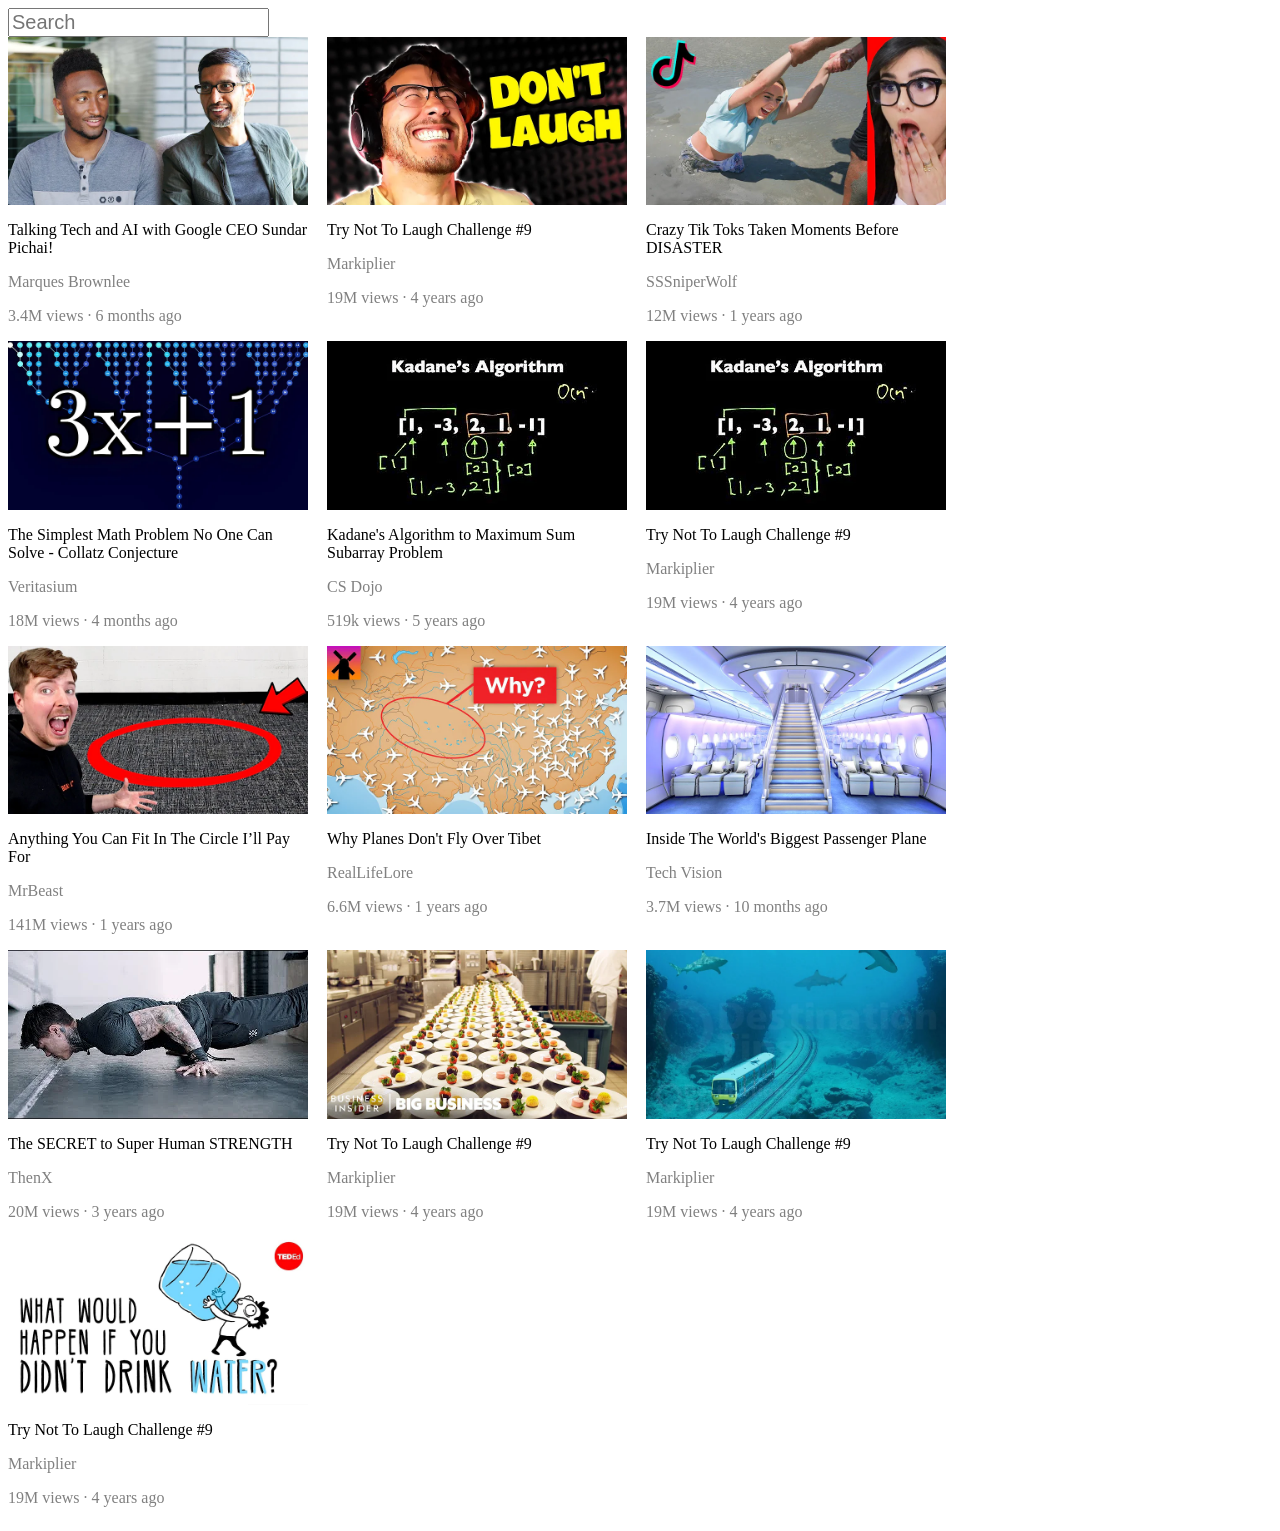
==== youtube.html @ 11c4e422 "adding initial files" ====
<!DOCTYPE html>
<html>
    <head>
        <title>YouTubeClone.com</title>
        <style>
            .thumbnail{
                width: 300px;
                display: block;
            }
            .search-bar{
                font-size: 20px;
                display: block;
            }
            .video-title{
                width: 300px;
            }
            .video-author{
                color: gray;
                
            }
            .video-stats{
                color: gray;
                
            }
            .video-preview{
                width: 300px;
                display: inline-block;
                margin-right: 15px;
                vertical-align: top;
            }
        </style>
    </head>
    <body>
        <input class="search-bar" type="text" placeholder="Search">

        <div class="video-preview">
            <img class = "thumbnail" src="Thumbnail/thumbnail-1.webp">

            <p class="video-title">
                Talking Tech and AI with Google CEO Sundar Pichai!
            </p>
            <p class="video-author">
                Marques Brownlee
            </p>
            <p class="video-stats">
                3.4M views &#183; 6 months ago
            </p>
        </div>
        <div class="video-preview">
            <img class = "thumbnail" src="Thumbnail/thumbnail-2.webp">

            <p class="video-title">
                Try Not To Laugh Challenge #9
            </p>
            <p class="video-author">
                Markiplier
            </p>
            <p class="video-stats">
                19M views &#183; 4 years ago
            </p>
        </div>
        <div class="video-preview">
            <img class = "thumbnail" src="Thumbnail/thumbnail-3.webp">

            <p class="video-title">
                Crazy Tik Toks Taken Moments Before DISASTER
            </p>
            <p class="video-author">
                SSSniperWolf
            </p>
            <p class="video-stats">
                12M views &#183; 1 years ago
            </p>
        </div>
        <div class="video-preview">
            <img class = "thumbnail" src="Thumbnail/thumbnail-4.webp">

            <p class="video-title">
                The Simplest Math Problem No One Can Solve - Collatz Conjecture
            </p>
            <p class="video-author">
                Veritasium
            </p>
            <p class="video-stats">
                18M views &#183; 4 months ago
            </p>
        </div>
        <div class="video-preview">
            <img class = "thumbnail" src="Thumbnail/thumbnail-5.webp">

            <p class="video-title">
                Kadane's Algorithm to Maximum Sum Subarray Problem
            </p>
            <p class="video-author">
                CS Dojo
            </p>
            <p class="video-stats">
                519k views &#183; 5 years ago
            </p>
        </div>
        <div class="video-preview">
            <img class = "thumbnail" src="Thumbnail/thumbnail-5.webp">

            <p class="video-title">
                Try Not To Laugh Challenge #9
            </p>
            <p class="video-author">
                Markiplier
            </p>
            <p class="video-stats">
                19M views &#183; 4 years ago
            </p>
        </div>
        <div class="video-preview">
            <img class = "thumbnail" src="Thumbnail/thumbnail-6.webp">

            <p class="video-title">
                Anything You Can Fit In The Circle I’ll Pay For
            </p>
            <p class="video-author">
                MrBeast
            </p>
            <p class="video-stats">
                141M views &#183; 1 years ago
            </p>
        </div>
        <div class="video-preview">
            <img class = "thumbnail" src="Thumbnail/thumbnail-7.webp">

            <p class="video-title">
                Why Planes Don't Fly Over Tibet
            </p>
            <p class="video-author">
                RealLifeLore
            </p>
            <p class="video-stats">
                6.6M views &#183; 1 years ago
            </p>
        </div>
        <div class="video-preview">
            <img class = "thumbnail" src="Thumbnail/thumbnail-8.webp">

            <p class="video-title">
                Inside The World's Biggest Passenger Plane
            </p>
            <p class="video-author">
                Tech Vision
            </p>
            <p class="video-stats">
                3.7M views &#183; 10 months ago
            </p>
        </div>
        <div class="video-preview">
            <img class = "thumbnail" src="Thumbnail/thumbnail-9.webp">

            <p class="video-title">
                The SECRET to Super Human STRENGTH
            </p>
            <p class="video-author">
                ThenX
            </p>
            <p class="video-stats">
                20M views &#183; 3 years ago
            </p>
        </div>
        <div class="video-preview">
            <img class = "thumbnail" src="Thumbnail/thumbnail-10.webp">

            <p class="video-title">
                Try Not To Laugh Challenge #9
            </p>
            <p class="video-author">
                Markiplier
            </p>
            <p class="video-stats">
                19M views &#183; 4 years ago
            </p>
        </div>
        <div class="video-preview">
            <img class = "thumbnail" src="Thumbnail/thumbnail-11.webp">

            <p class="video-title">
                Try Not To Laugh Challenge #9
            </p>
            <p class="video-author">
                Markiplier
            </p>
            <p class="video-stats">
                19M views &#183; 4 years ago
            </p>
        </div>
        <div class="video-preview">
            <img class = "thumbnail" src="Thumbnail/thumbnail-12.webp">

            <p class="video-title">
                Try Not To Laugh Challenge #9
            </p>
            <p class="video-author">
                Markiplier
            </p>
            <p class="video-stats">
                19M views &#183; 4 years ago
            </p>
        </div>
    </body>
</html>
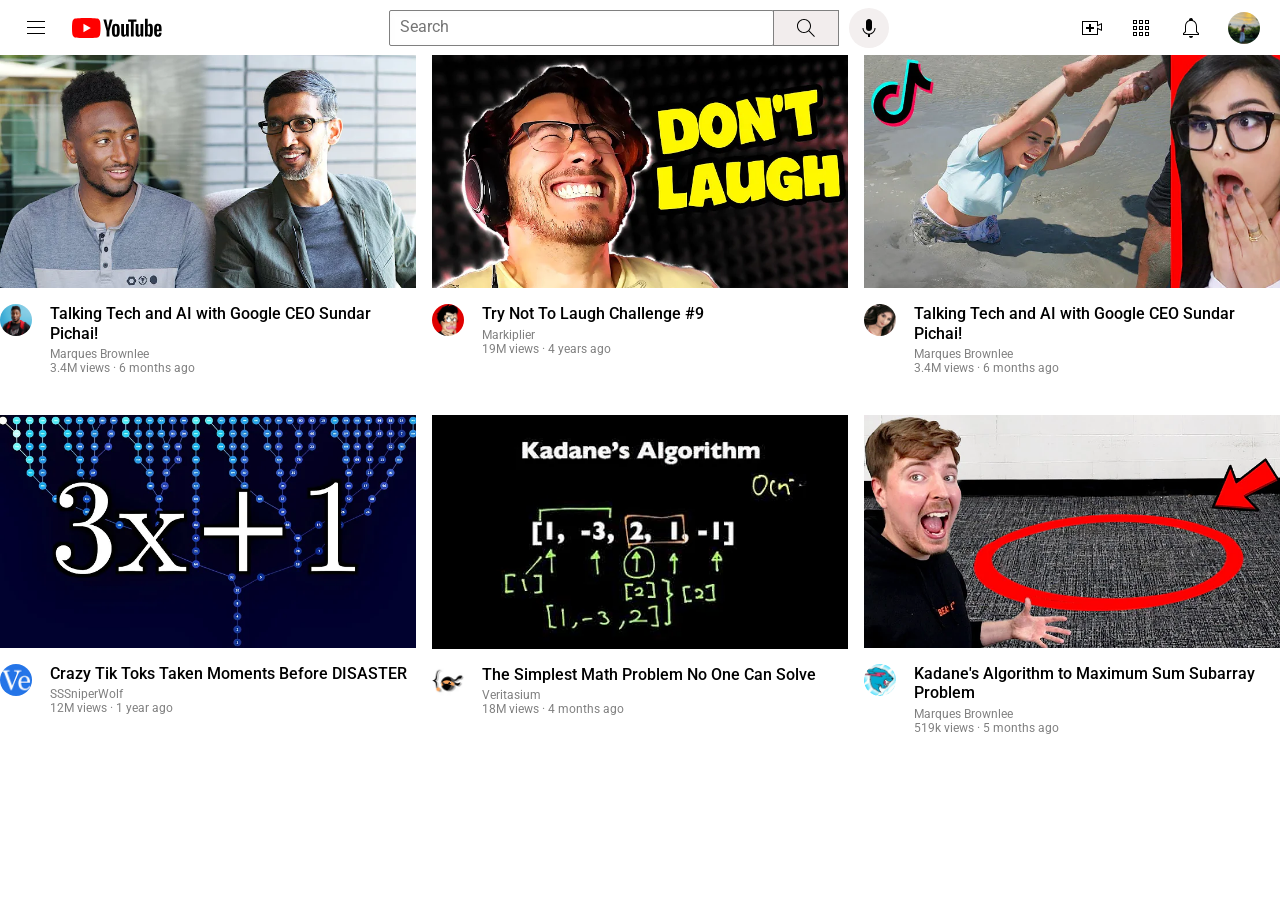
==== commit bf95a098: "adding flexbox" ====
--- a/youtube.html
+++ b/youtube.html
@@ -1,206 +1,168 @@
 <!DOCTYPE html>
 <html>
-    <head>
-        <title>YouTubeClone.com</title>
-        <style>
-            .thumbnail{
-                width: 300px;
-                display: block;
-            }
-            .search-bar{
-                font-size: 20px;
-                display: block;
-            }
-            .video-title{
-                width: 300px;
-            }
-            .video-author{
-                color: gray;
-                
-            }
-            .video-stats{
-                color: gray;
-                
-            }
-            .video-preview{
-                width: 300px;
-                display: inline-block;
-                margin-right: 15px;
-                vertical-align: top;
-            }
-        </style>
-    </head>
-    <body>
-        <input class="search-bar" type="text" placeholder="Search">
 
+<head>
+    <title>YouTubeClone.com</title>
+    <link rel="preconnect" href="https://fonts.googleapis.com">
+    <link rel="preconnect" href="https://fonts.gstatic.com" crossorigin>
+    <link href="https://fonts.googleapis.com/css2?family=Roboto:ital,wght@0,100..900;1,100..900&display=swap"
+        rel="stylesheet">
+    <link rel="stylesheet" href="styles/general.css">
+    <link rel="stylesheet" href="styles/video.css">
+    <link rel="stylesheet" href="styles/header.css">
+</head>
+
+<body>
+    <div class="header">
+        <div class="left-section">
+            <img class="hamburger-menu" src="icons/hamburger-menu.svg">
+            <img class="youtube-logo" src="icons/youtube-logo.svg">
+        </div>
+        <div class="middle-section">
+            <input class="search-bar" type="text" placeholder="Search">
+            <button class="search-button">
+                <img class="search-icon" src="icons/search.svg">
+            </button>
+            <button class="voice-search-button">
+                <img class="voice-search-icon" src="icons/voice-search-icon.svg" alt="Voice Search">
+            </button>
+        </div>
+        <div class="right-section">
+            <img class="upload-icon" src="icons/upload.svg">
+            <img class="apps-icon" src="icons/youtube-apps.svg">
+            <img class="notifications-icon" src="icons/notifications.svg">
+            <img class="profile-pic" src="channel/profile-pic.jpeg">
+        </div>
+    </div>
+
+    <div class="video-grid">
         <div class="video-preview">
-            <img class = "thumbnail" src="Thumbnail/thumbnail-1.webp">
-
-            <p class="video-title">
-                Talking Tech and AI with Google CEO Sundar Pichai!
-            </p>
-            <p class="video-author">
-                Marques Brownlee
-            </p>
-            <p class="video-stats">
-                3.4M views &#183; 6 months ago
-            </p>
+            <div class="thumbnail-row">
+                <img class="thumbnail" src="Thumbnail/thumbnail-1.webp">
+            </div>
+            <div class="video-info-grid">
+                <div class="channel-profile">
+                    <img class="profile-pic" src="channel/channel-1.jpeg">
+                </div>
+                <div class="video-info">
+                    <p class="video-title">
+                        Talking Tech and AI with Google CEO Sundar Pichai!
+                    </p>
+                    <p class="video-author">
+                        Marques Brownlee
+                    </p>
+                    <p class="video-stats">
+                        3.4M views &#183; 6 months ago
+                    </p>
+                </div>
+            </div>
         </div>
         <div class="video-preview">
-            <img class = "thumbnail" src="Thumbnail/thumbnail-2.webp">
-
-            <p class="video-title">
-                Try Not To Laugh Challenge #9
-            </p>
-            <p class="video-author">
-                Markiplier
-            </p>
-            <p class="video-stats">
-                19M views &#183; 4 years ago
-            </p>
+            <div class="thumbnail-row">
+                <img class="thumbnail" src="Thumbnail/thumbnail-2.webp">
+            </div>
+            <div class="video-info-grid">
+                <div class="channel-profile">
+                    <img class="profile-pic" src="channel/channel-2.jpeg">
+                </div>
+                <div class="video-info">
+                    <p class="video-title">
+                        Try Not To Laugh Challenge #9
+                    </p>
+                    <p class="video-author">
+                        Markiplier
+                    </p>
+                    <p class="video-stats">
+                        19M views &#183; 4 years ago
+                    </p>
+                </div>
+            </div>
         </div>
         <div class="video-preview">
-            <img class = "thumbnail" src="Thumbnail/thumbnail-3.webp">
-
-            <p class="video-title">
-                Crazy Tik Toks Taken Moments Before DISASTER
-            </p>
-            <p class="video-author">
-                SSSniperWolf
-            </p>
-            <p class="video-stats">
-                12M views &#183; 1 years ago
-            </p>
+            <div class="thumbnail-row">
+                <img class="thumbnail" src="Thumbnail/thumbnail-3.webp">
+            </div>
+            <div class="video-info-grid">
+                <div class="channel-profile">
+                    <img class="profile-pic" src="channel/channel-3.jpeg">
+                </div>
+                <div class="video-info">
+                    <p class="video-title">
+                        Talking Tech and AI with Google CEO Sundar Pichai!
+                    </p>
+                    <p class="video-author">
+                        Marques Brownlee
+                    </p>
+                    <p class="video-stats">
+                        3.4M views &#183; 6 months ago
+                    </p>
+                </div>
+            </div>
         </div>
         <div class="video-preview">
-            <img class = "thumbnail" src="Thumbnail/thumbnail-4.webp">
-
-            <p class="video-title">
-                The Simplest Math Problem No One Can Solve - Collatz Conjecture
-            </p>
-            <p class="video-author">
-                Veritasium
-            </p>
-            <p class="video-stats">
-                18M views &#183; 4 months ago
-            </p>
+            <div class="thumbnail-row">
+                <img class="thumbnail" src="Thumbnail/thumbnail-4.webp">
+            </div>
+            <div class="video-info-grid">
+                <div class="channel-profile">
+                    <img class="profile-pic" src="channel/channel-4.jpeg">
+                </div>
+                <div class="video-info">
+                    <p class="video-title">
+                        Crazy Tik Toks Taken Moments Before DISASTER
+                    </p>
+                    <p class="video-author">
+                        SSSniperWolf
+                    </p>
+                    <p class="video-stats">
+                        12M views &#183; 1 year ago
+                    </p>
+                </div>
+            </div>
         </div>
         <div class="video-preview">
-            <img class = "thumbnail" src="Thumbnail/thumbnail-5.webp">
-
-            <p class="video-title">
-                Kadane's Algorithm to Maximum Sum Subarray Problem
-            </p>
-            <p class="video-author">
-                CS Dojo
-            </p>
-            <p class="video-stats">
-                519k views &#183; 5 years ago
-            </p>
+            <div class="thumbnail-row">
+                <img class="thumbnail" src="Thumbnail/thumbnail-5.webp">
+            </div>
+            <div class="video-info-grid">
+                <div class="channel-profile">
+                    <img class="profile-pic" src="channel/channel-5.jpeg">
+                </div>
+                <div class="video-info">
+                    <p class="video-title">
+                        The Simplest Math Problem No One Can Solve
+                    </p>
+                    <p class="video-author">
+                        Veritasium
+                    </p>
+                    <p class="video-stats">
+                        18M views &#183; 4 months ago
+                    </p>
+                </div>
+            </div>
         </div>
         <div class="video-preview">
-            <img class = "thumbnail" src="Thumbnail/thumbnail-5.webp">
+            <div class="thumbnail-row">
+                <img class="thumbnail" src="Thumbnail/thumbnail-6.webp">
+            </div>
+            <div class="video-info-grid">
+                <div class="channel-profile">
+                    <img class="profile-pic" src="channel/channel-6.jpeg">
+                </div>
+                <div class="video-info">
+                    <p class="video-title">
+                        Kadane's Algorithm to Maximum Sum Subarray Problem
+                    </p>
+                    <p class="video-author">
+                        Marques Brownlee
+                    </p>
+                    <p class="video-stats">
+                        519k views &#183; 5 months ago
+                    </p>
+                </div>
+            </div>
+        </div>
+    </div>
+</body>
 
-            <p class="video-title">
-                Try Not To Laugh Challenge #9
-            </p>
-            <p class="video-author">
-                Markiplier
-            </p>
-            <p class="video-stats">
-                19M views &#183; 4 years ago
-            </p>
-        </div>
-        <div class="video-preview">
-            <img class = "thumbnail" src="Thumbnail/thumbnail-6.webp">
-
-            <p class="video-title">
-                Anything You Can Fit In The Circle I’ll Pay For
-            </p>
-            <p class="video-author">
-                MrBeast
-            </p>
-            <p class="video-stats">
-                141M views &#183; 1 years ago
-            </p>
-        </div>
-        <div class="video-preview">
-            <img class = "thumbnail" src="Thumbnail/thumbnail-7.webp">
-
-            <p class="video-title">
-                Why Planes Don't Fly Over Tibet
-            </p>
-            <p class="video-author">
-                RealLifeLore
-            </p>
-            <p class="video-stats">
-                6.6M views &#183; 1 years ago
-            </p>
-        </div>
-        <div class="video-preview">
-            <img class = "thumbnail" src="Thumbnail/thumbnail-8.webp">
-
-            <p class="video-title">
-                Inside The World's Biggest Passenger Plane
-            </p>
-            <p class="video-author">
-                Tech Vision
-            </p>
-            <p class="video-stats">
-                3.7M views &#183; 10 months ago
-            </p>
-        </div>
-        <div class="video-preview">
-            <img class = "thumbnail" src="Thumbnail/thumbnail-9.webp">
-
-            <p class="video-title">
-                The SECRET to Super Human STRENGTH
-            </p>
-            <p class="video-author">
-                ThenX
-            </p>
-            <p class="video-stats">
-                20M views &#183; 3 years ago
-            </p>
-        </div>
-        <div class="video-preview">
-            <img class = "thumbnail" src="Thumbnail/thumbnail-10.webp">
-
-            <p class="video-title">
-                Try Not To Laugh Challenge #9
-            </p>
-            <p class="video-author">
-                Markiplier
-            </p>
-            <p class="video-stats">
-                19M views &#183; 4 years ago
-            </p>
-        </div>
-        <div class="video-preview">
-            <img class = "thumbnail" src="Thumbnail/thumbnail-11.webp">
-
-            <p class="video-title">
-                Try Not To Laugh Challenge #9
-            </p>
-            <p class="video-author">
-                Markiplier
-            </p>
-            <p class="video-stats">
-                19M views &#183; 4 years ago
-            </p>
-        </div>
-        <div class="video-preview">
-            <img class = "thumbnail" src="Thumbnail/thumbnail-12.webp">
-
-            <p class="video-title">
-                Try Not To Laugh Challenge #9
-            </p>
-            <p class="video-author">
-                Markiplier
-            </p>
-            <p class="video-stats">
-                19M views &#183; 4 years ago
-            </p>
-        </div>
-    </body>
 </html>
--- a/styles/general.css
+++ b/styles/general.css
@@ -0,0 +1,9 @@
+p {
+    font-family: Roboto, Arial;
+    margin-top: 0;
+    margin-bottom: 0;
+}
+
+body{
+    margin: 0;
+}
--- a/styles/video.css
+++ b/styles/video.css
@@ -0,0 +1,41 @@
+.thumbnail {
+    width: 100%;
+}
+
+.video-title {
+    margin-top: 0;
+    font-size: 16px;
+    font-weight: 500;
+    line-height: 1.2;
+}
+
+.video-author,
+.video-stats {
+    color: gray;
+    font-size: 12px;
+}
+
+.video-author {
+    margin-top: 4px;
+}
+
+.video-info-grid {
+    display: grid;
+    grid-template-columns: 50px 1fr;
+}
+
+.profile-pic {
+    width: 40px;
+    border-radius: 50%;
+}
+
+.thumbnail-row {
+    margin-bottom: 12px;
+}
+
+.video-grid {
+    display: grid;
+    grid-template-columns: 1fr 1fr 1fr;
+    column-gap: 16px;
+    row-gap: 40px;
+}
--- a/styles/header.css
+++ b/styles/header.css
@@ -0,0 +1,106 @@
+.header{
+    height: 55px;
+    display: flex;
+    flex-direction: row;
+    justify-content: space-between;
+}
+
+.left-section{
+    display: flex;
+    align-items: center;
+}
+.left-section .hamburger-menu {
+    height: 24px;
+    margin-left: 24px;
+    margin-right: 24px;
+    cursor: pointer;
+}
+
+.left-section .youtube-logo {
+    height: 20px;
+    cursor: pointer;
+}
+.middle-section{
+    flex: 1;
+    margin-left: 70px;
+    margin-right: 35px;
+    max-width: 500px;
+    display: flex;
+    align-items: center;
+    justify-content: center;
+}
+.right-section{
+    
+    display: flex;
+    align-items: center;
+    justify-content: center;
+}
+
+.search-bar{
+    flex: 1;
+    padding: 10px;
+    font-size: 12px;
+    border: 1px solid gray;
+    border-radius: 2px;
+    box-shadow: inset 1px 2px 5px rgba(198, 198, 198, 0.05);
+    width: 0;
+}
+
+.search-button{
+    height: 36px;
+    width: 66px;
+    background-color: rgb(242, 237, 237);
+    border: 1px solid gray;
+    margin-right: 10px;
+    margin-left: -1px;
+}
+
+.search-icon{
+    height: 24px;
+    margin-top: 4px;
+}
+.search-bar::placeholder{
+    font-size: 16px;
+    font-family: Roboto, Arial;
+}
+.voice-search-button{
+    height: 40px;
+    width: 40px;
+    background-color: rgb(243, 239, 239);
+    border-radius: 50%;
+    border: none;
+}
+.voice-search-icon{
+    height: 24px;
+    margin-top: 4px;
+}
+
+.right-section{
+    width: 180px;
+    margin-right: 20px;
+    display: flex;
+    align-items: center;
+    justify-content: space-between;
+    flex-shrink: 0;
+}
+.upload-icon{
+    height: 24px;
+    margin-right: 20px;
+    cursor: pointer;
+}
+.apps-icon{
+    height: 24px;
+    margin-right: 20px;
+    cursor: pointer;
+}
+.notifications-icon{
+    height: 24px;
+    margin-right: 20px;
+    cursor: pointer;
+}
+.profile-pic{
+    height: 32px;
+    width: 32px;
+    border-radius: 50%;
+    cursor: pointer;
+}
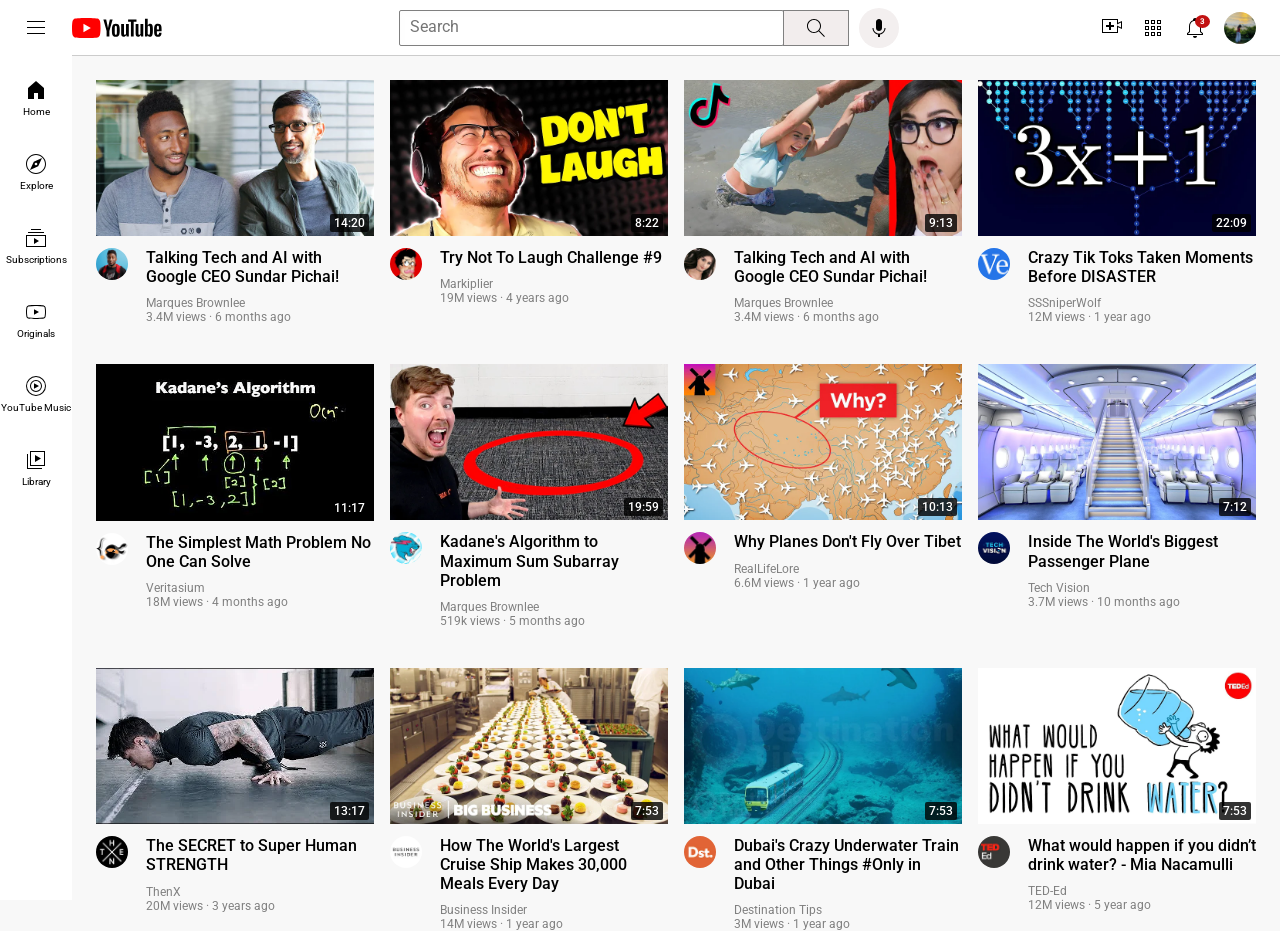
==== commit 9e69f018: "final changes" ====
--- a/youtube.html
+++ b/youtube.html
@@ -10,6 +10,7 @@
     <link rel="stylesheet" href="styles/general.css">
     <link rel="stylesheet" href="styles/video.css">
     <link rel="stylesheet" href="styles/header.css">
+    <link rel="stylesheet" href="styles/sidebar.css">
 </head>
 
 <body>
@@ -22,23 +23,63 @@
             <input class="search-bar" type="text" placeholder="Search">
             <button class="search-button">
                 <img class="search-icon" src="icons/search.svg">
+                <div class="tool-tip">Search</div>
             </button>
             <button class="voice-search-button">
                 <img class="voice-search-icon" src="icons/voice-search-icon.svg" alt="Voice Search">
+                <div class="tool-tip">Voice Search</div>
             </button>
         </div>
         <div class="right-section">
-            <img class="upload-icon" src="icons/upload.svg">
-            <img class="apps-icon" src="icons/youtube-apps.svg">
-            <img class="notifications-icon" src="icons/notifications.svg">
+            <div class="upload-icon-container">
+                <img class="upload-icon" src="icons/upload.svg">
+                <div class="tool-tip">Create</div>
+            </div>
+            <div class="apps-icon-container">
+                <img class="apps-icon" src="icons/youtube-apps.svg">
+                <div class="tool-tip">Apps</div>
+            </div>
+            <div class="notifications-container">
+                <img class="notifications-icon" src="icons/notifications.svg">
+                <div class="tool-tip">Notifications</div>
+                <div class="notification-count">3</div>
+            </div>
             <img class="profile-pic" src="channel/profile-pic.jpeg">
         </div>
     </div>
 
+    <div class="sidebar">
+        <div class="sidebar-link">
+            <img class="sidebar-icon" src="icons/home.svg">
+            <div>Home</div>
+        </div>
+        <div class="sidebar-link">
+            <img class="sidebar-icon" src="icons/explore.svg">
+            <div>Explore</div>
+        </div>
+        <div class="sidebar-link">
+            <img class="sidebar-icon" src="icons/subscriptions.svg">
+            <div>Subscriptions</div>
+        </div>
+        <div class="sidebar-link">
+            <img class="sidebar-icon" src="icons/originals.svg">
+            <div>Originals</div>
+        </div>
+        <div class="sidebar-link">
+            <img class="sidebar-icon" src="icons/youtube-music.svg">
+            <div>YouTube Music</div>
+        </div>
+        <div class="sidebar-link">
+            <img class="sidebar-icon" src="icons/library.svg">
+            <div>Library</div>
+        </div>
+    </div>
+
     <div class="video-grid">
         <div class="video-preview">
             <div class="thumbnail-row">
                 <img class="thumbnail" src="Thumbnail/thumbnail-1.webp">
+                <div class="video-time">14:20</div>
             </div>
             <div class="video-info-grid">
                 <div class="channel-profile">
@@ -60,6 +101,7 @@
         <div class="video-preview">
             <div class="thumbnail-row">
                 <img class="thumbnail" src="Thumbnail/thumbnail-2.webp">
+                <div class="video-time">8:22</div>
             </div>
             <div class="video-info-grid">
                 <div class="channel-profile">
@@ -80,6 +122,7 @@
         </div>
         <div class="video-preview">
             <div class="thumbnail-row">
+                <div class="video-time">9:13</div>
                 <img class="thumbnail" src="Thumbnail/thumbnail-3.webp">
             </div>
             <div class="video-info-grid">
@@ -101,6 +144,7 @@
         </div>
         <div class="video-preview">
             <div class="thumbnail-row">
+                <div class="video-time">22:09</div>
                 <img class="thumbnail" src="Thumbnail/thumbnail-4.webp">
             </div>
             <div class="video-info-grid">
@@ -123,6 +167,7 @@
         <div class="video-preview">
             <div class="thumbnail-row">
                 <img class="thumbnail" src="Thumbnail/thumbnail-5.webp">
+                <div class="video-time">11:17</div>
             </div>
             <div class="video-info-grid">
                 <div class="channel-profile">
@@ -144,6 +189,7 @@
         <div class="video-preview">
             <div class="thumbnail-row">
                 <img class="thumbnail" src="Thumbnail/thumbnail-6.webp">
+                <div class="video-time">19:59</div>
             </div>
             <div class="video-info-grid">
                 <div class="channel-profile">
@@ -158,6 +204,138 @@
                     </p>
                     <p class="video-stats">
                         519k views &#183; 5 months ago
+                    </p>
+                </div>
+            </div>
+        </div>
+        <div class="video-preview">
+            <div class="thumbnail-row">
+                <div class="video-time">10:13</div>
+                <img class="thumbnail" src="Thumbnail/thumbnail-7.webp">
+            </div>
+            <div class="video-info-grid">
+                <div class="channel-profile">
+                    <img class="profile-pic" src="channel/channel-7.jpeg">
+                </div>
+                <div class="video-info">
+                    <p class="video-title">
+                        Why Planes Don't Fly Over Tibet
+                    </p>
+                    <p class="video-author">
+                        RealLifeLore
+                    </p>
+                    <p class="video-stats">
+                        6.6M views &#183; 1 year ago
+                    </p>
+                </div>
+            </div>
+        </div>
+        <div class="video-preview">
+            <div class="thumbnail-row">
+                <div class="video-time">7:12</div>
+                <img class="thumbnail" src="Thumbnail/thumbnail-8.webp">
+            </div>
+            <div class="video-info-grid">
+                <div class="channel-profile">
+                    <img class="profile-pic" src="channel/channel-8.jpeg">
+                </div>
+                <div class="video-info">
+                    <p class="video-title">
+                        Inside The World's Biggest Passenger Plane
+                    </p>
+                    <p class="video-author">
+                        Tech Vision
+                    </p>
+                    <p class="video-stats">
+                        3.7M views &#183; 10 months ago
+                    </p>
+                </div>
+            </div>
+        </div>
+        <div class="video-preview">
+            <div class="thumbnail-row">
+                <img class="thumbnail" src="Thumbnail/thumbnail-9.webp">
+                <div class="video-time">13:17</div>
+            </div>
+            <div class="video-info-grid">
+                <div class="channel-profile">
+                    <img class="profile-pic" src="channel/channel-9.jpeg">
+                </div>
+                <div class="video-info">
+                    <p class="video-title">
+                        The SECRET to Super Human STRENGTH
+                    </p>
+                    <p class="video-author">
+                        ThenX
+                    </p>
+                    <p class="video-stats">
+                        20M views &#183; 3 years ago
+                    </p>
+                </div>
+            </div>
+        </div>
+        <div class="video-preview">
+            <div class="thumbnail-row">
+                <img class="thumbnail" src="Thumbnail/thumbnail-10.webp">
+                <div class="video-time">7:53</div>
+            </div>
+            <div class="video-info-grid">
+                <div class="channel-profile">
+                    <img class="profile-pic" src="channel/channel-10.jpeg">
+                </div>
+                <div class="video-info">
+                    <p class="video-title">
+                        How The World's Largest Cruise Ship Makes 30,000 Meals Every Day
+                    </p>
+                    <p class="video-author">
+                        Business Insider
+                    </p>
+                    <p class="video-stats">
+                        14M views &#183; 1 year ago
+                    </p>
+                </div>
+            </div>
+        </div>
+        <div class="video-preview">
+            <div class="thumbnail-row">
+                <img class="thumbnail" src="Thumbnail/thumbnail-11.webp">
+                <div class="video-time">7:53</div>
+            </div>
+            <div class="video-info-grid">
+                <div class="channel-profile">
+                    <img class="profile-pic" src="channel/channel-11.jpeg">
+                </div>
+                <div class="video-info">
+                    <p class="video-title">
+                        Dubai's Crazy Underwater Train and Other Things #Only in Dubai
+                    </p>
+                    <p class="video-author">
+                        Destination Tips
+                    </p>
+                    <p class="video-stats">
+                        3M views &#183; 1 year ago
+                    </p>
+                </div>
+            </div>
+        </div>
+        <div class="video-preview">
+            <div class="thumbnail-row">
+                <img class="thumbnail" src="Thumbnail/thumbnail-12.webp">
+                <div class="video-time">7:53</div>
+            </div>
+            <div class="video-info-grid">
+                <div class="channel-profile">
+                    <img class="profile-pic" src="channel/channel-12.jpeg">
+                </div>
+                <div class="video-info">
+                    <p class="video-title">
+                        What would happen if you didn’t drink water? - Mia Nacamulli
+                    </p>
+                    <p class="video-author">
+                        TED-Ed
+                    </p>
+                    <p class="video-stats">
+                        12M views &#183; 5 year ago
                     </p>
                 </div>
             </div>
--- a/styles/general.css
+++ b/styles/general.css
@@ -6,4 +6,8 @@
 
 body{
     margin: 0;
+    padding-top: 80px;
+    padding-left: 96px;
+    padding-right: 24px;
+    background-color: rgb(248, 248, 248);
 }
--- a/styles/video.css
+++ b/styles/video.css
@@ -7,6 +7,7 @@
     font-size: 16px;
     font-weight: 500;
     line-height: 1.2;
+    margin-bottom: 10px;
 }
 
 .video-author,
@@ -25,12 +26,13 @@
 }
 
 .profile-pic {
-    width: 40px;
+    width: 36px;
     border-radius: 50%;
 }
 
 .thumbnail-row {
-    margin-bottom: 12px;
+    margin-bottom: 8px;
+    position: relative;
 }
 
 .video-grid {
@@ -38,4 +40,32 @@
     grid-template-columns: 1fr 1fr 1fr;
     column-gap: 16px;
     row-gap: 40px;
+}
+
+@media(max-width: 450px){
+    .video-grid{ grid-template-columns: 1fr; }
+}
+@media(min-width: 451px) and (max-width: 750px){
+    .video-grid{ grid-template-columns: 1fr 1fr; }
+}
+@media(min-width: 751px) and (max-width: 999px){
+    .video-grid{ grid-template-columns: 1fr 1fr 1fr; }
+}
+@media(min-width: 1000px){
+    .video-grid{ grid-template-columns: 1fr 1fr 1fr 1fr; }
+}
+
+.video-time {
+    position: absolute;
+    font-family: Roboto, Arial;
+    font-size: 12px;
+    font-weight: 500;
+    padding: 4px;
+    bottom: 8px;
+    right: 5px;
+    background-color: rgba(0, 0, 0, 0.8);
+    color: white;
+    padding: 2px 4px;
+    font-size: 12px;
+    border-radius: 2px;
 }
--- a/styles/header.css
+++ b/styles/header.css
@@ -3,6 +3,13 @@
     display: flex;
     flex-direction: row;
     justify-content: space-between;
+    position: fixed;
+    top: 0;
+    left: 0;
+    right: 0;
+    background-color: white;
+    border-bottom: 1px solid #ccc;
+    z-index: 100;
 }
 
 .left-section{
@@ -55,9 +62,44 @@
     margin-left: -1px;
 }
 
+.search-button,
+.voice-search-button,
+.upload-icon-conatiner,
+.notifications-container,
+.apps-icon-container{
+    display: flex;
+    justify-content: center;
+    position: relative;
+    align-items: center;
+}
+
+.search-button .tool-tip,
+.voice-search-button .tool-tip,
+.upload-icon-container .tool-tip,
+.notifications-container .tool-tip,
+.apps-icon-container .tool-tip{
+    font-family: Roboto, Arial;
+    position: absolute;
+    background-color: gray;
+    color: white;
+    padding: 4px 6px;
+    font-size: 12px;
+    border-radius: 2px;
+    bottom: -30px;
+    opacity: 0; 
+    transition: opacity 0.15s;
+    pointer-events: none;
+    white-space: nowrap;
+}
+.search-button:hover .tool-tip,
+.voice-search-button:hover .tool-tip,
+.upload-icon-container:hover .tool-tip,
+.notifications-container:hover .tool-tip,
+.apps-icon-container:hover .tool-tip{
+    opacity: 1;
+}
 .search-icon{
     height: 24px;
-    margin-top: 4px;
 }
 .search-bar::placeholder{
     font-size: 16px;
@@ -72,12 +114,10 @@
 }
 .voice-search-icon{
     height: 24px;
-    margin-top: 4px;
 }
 
 .right-section{
     width: 180px;
-    margin-right: 20px;
     display: flex;
     align-items: center;
     justify-content: space-between;
@@ -85,22 +125,36 @@
 }
 .upload-icon{
     height: 24px;
-    margin-right: 20px;
     cursor: pointer;
 }
 .apps-icon{
     height: 24px;
-    margin-right: 20px;
     cursor: pointer;
 }
 .notifications-icon{
     height: 24px;
-    margin-right: 20px;
     cursor: pointer;
+}
+
+.notifications-container{
+    position: relative;
+}
+.notification-count{
+    position: absolute;
+    top: -1px;
+    right: -3px;
+    background-color: rgb(194, 17, 17);
+    color: white;
+    font-family: Roboto, Arial;
+    font-size: 8px;
+    font-weight: bold;
+    border-radius: 50%;
+    padding: 2px 5px;
 }
 .profile-pic{
     height: 32px;
     width: 32px;
     border-radius: 50%;
     cursor: pointer;
+    margin-right: 24px;
 }
--- a/styles/sidebar.css
+++ b/styles/sidebar.css
@@ -0,0 +1,32 @@
+.sidebar{
+    position: fixed;
+    top: 55px;
+    left: 0;
+    bottom: 0;
+    background-color: rgb(255, 255, 255);
+    width: 72px;
+    z-index: 200;
+    padding-top: 5px;
+}
+
+.sidebar-link{
+    height: 74px;
+    display: flex;
+    justify-content: center;
+    align-items: center;
+    flex-direction: column;
+    cursor: pointer;
+}
+.sidebar-link:hover{
+    background-color: rgb(231, 231, 231);
+}
+
+.sidebar-link img{
+    height: 24px;
+}
+
+.sidebar-link div{
+    font-family: Roboto, Arial;
+    font-size: 10px;
+    margin-top: 4px;
+}
